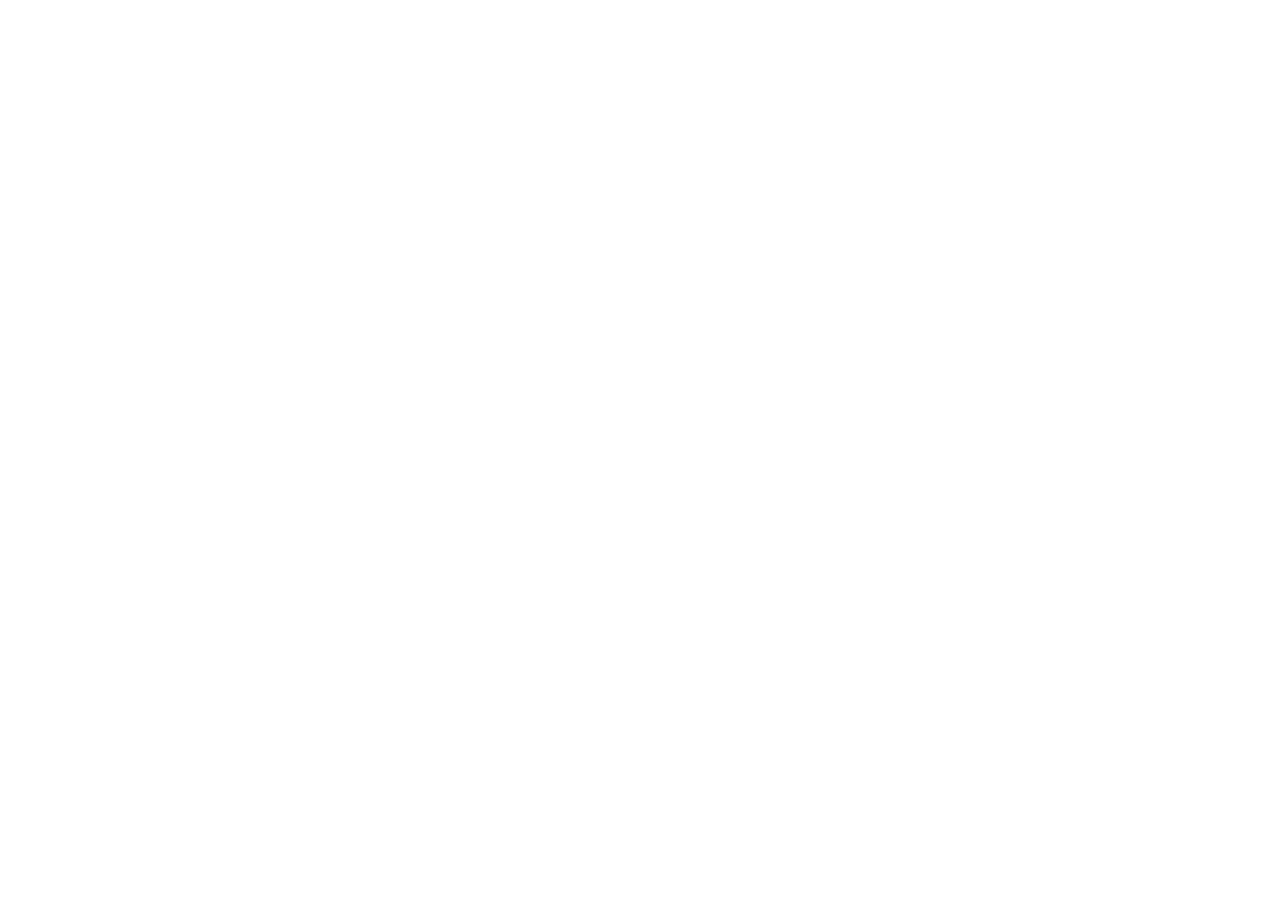
==== index.html @ ef61d07f "Init : création du dépôt, arborescence des fichiers et structure HTML de base" ====
<!DOCTYPE html>
<html lang="fr">
<head>
 <meta charset="UTF-8">
 <meta name="viewport" content="width=device-width, initial-scale=1.0">
 <title>AfriTalent — Accueil</title>
 <!-- Bootstrap 5 via CDN : feuille de style -->
 <link
href="https://cdn.jsdelivr.net/npm/bootstrap@5.3.0/dist/css/bootstrap.min.css"
rel="stylesheet">
 <!-- Votre feuille de style personnelle -->
 <link rel="stylesheet" href="css/style.css">
</head>
<body>
 <!-- Le contenu de la page sera ajoute ici -->
 <!-- Bootstrap 5 via CDN : script JavaScript -->
 <script
src="https://cdn.jsdelivr.net/npm/bootstrap@5.3.0/dist/js/bootstrap.bundle.min.js"
></script>
 <!-- Votre script JavaScript -->
 <script src="js/main.js"></script>
 </body>
</html>
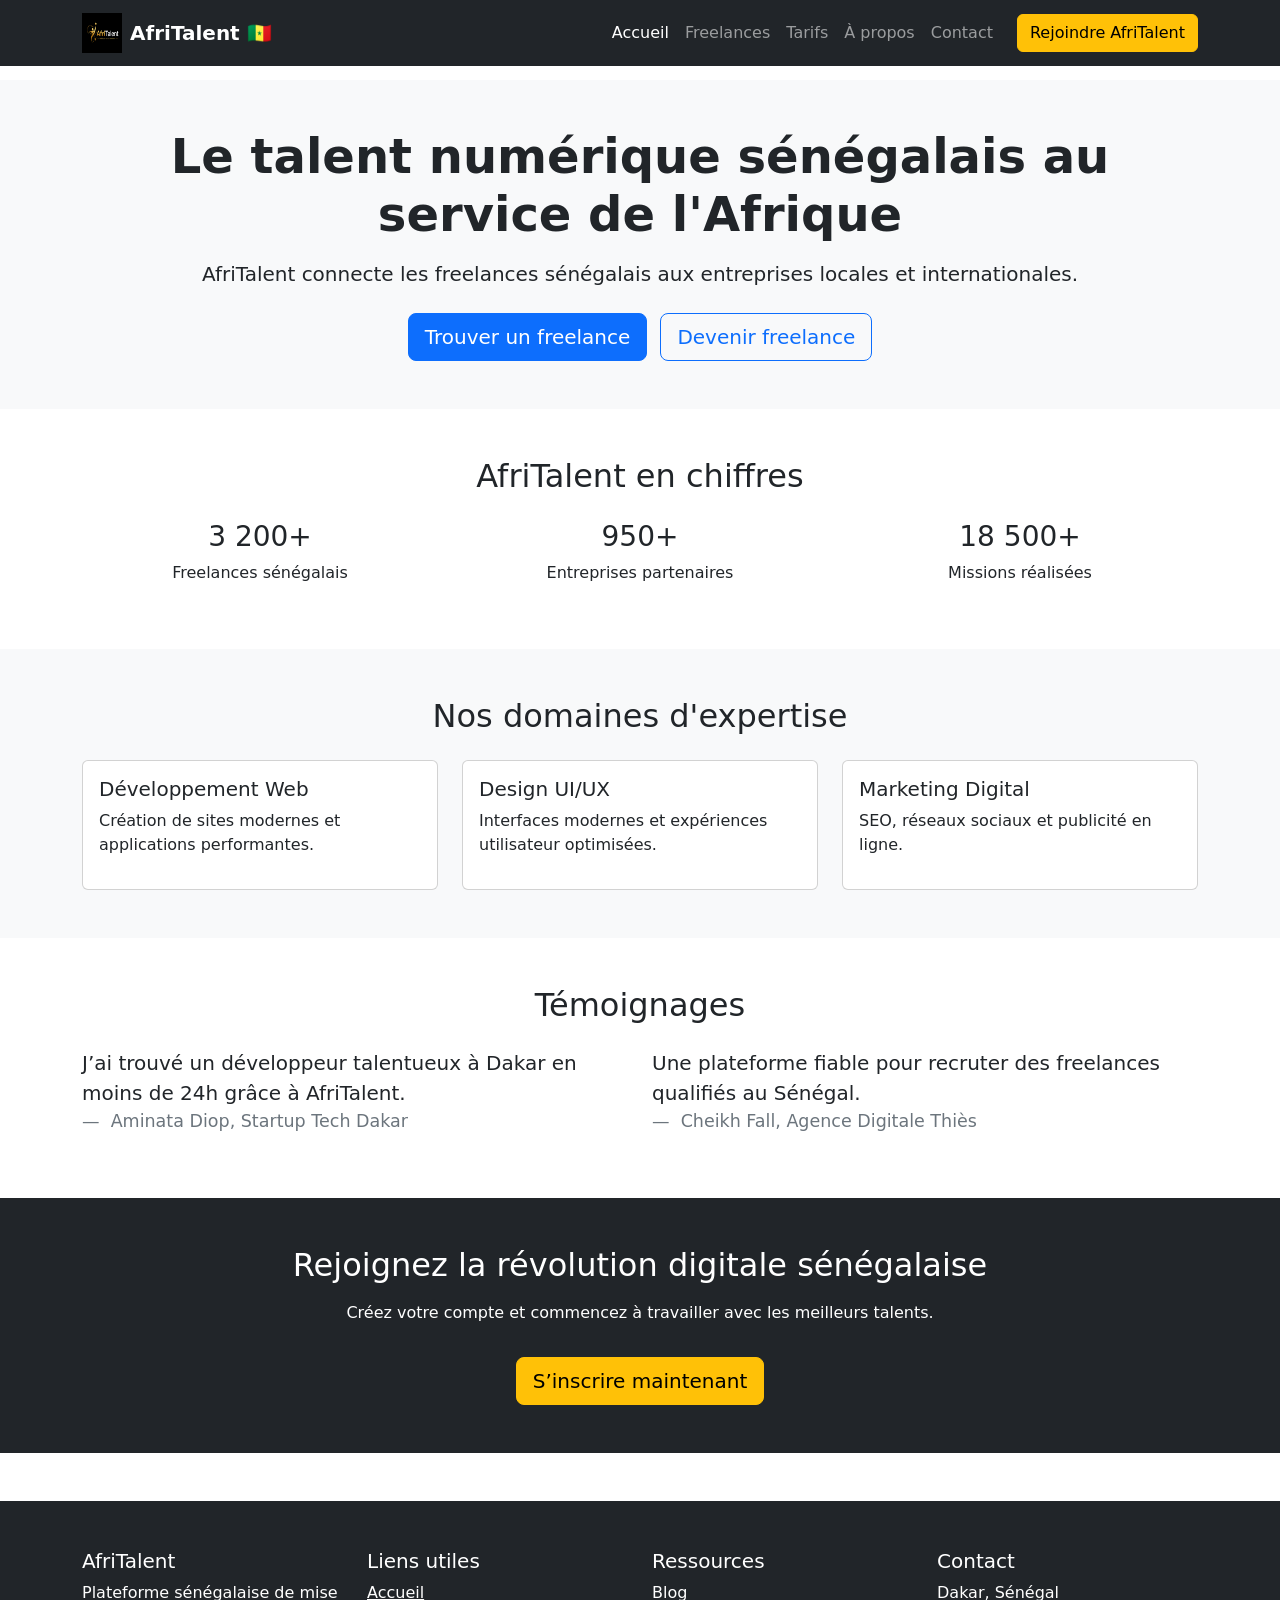
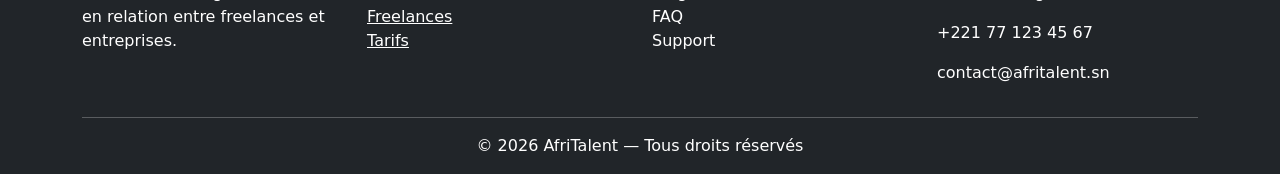
==== commit 57ef5514: "HTML : structure complète des 5 pages avec sections et contenu texte" ====
--- a/index.html
+++ b/index.html
@@ -1,23 +1,272 @@
 <!DOCTYPE html>
 <html lang="fr">
+
 <head>
- <meta charset="UTF-8">
- <meta name="viewport" content="width=device-width, initial-scale=1.0">
- <title>AfriTalent — Accueil</title>
- <!-- Bootstrap 5 via CDN : feuille de style -->
- <link
-href="https://cdn.jsdelivr.net/npm/bootstrap@5.3.0/dist/css/bootstrap.min.css"
-rel="stylesheet">
- <!-- Votre feuille de style personnelle -->
- <link rel="stylesheet" href="css/style.css">
+    <meta charset="UTF-8">
+    <meta name="viewport" content="width=device-width, initial-scale=1.0">
+    <title>AfriTalent — Accueil</title>
+
+    <!-- Bootstrap -->
+    <link href="https://cdn.jsdelivr.net/npm/bootstrap@5.3.0/dist/css/bootstrap.min.css" rel="stylesheet">
+
+    <!-- Bootstrap Icons -->
+    <link href="https://cdn.jsdelivr.net/npm/bootstrap-icons/font/bootstrap-icons.css" rel="stylesheet">
 </head>
+
 <body>
- <!-- Le contenu de la page sera ajoute ici -->
- <!-- Bootstrap 5 via CDN : script JavaScript -->
- <script
-src="https://cdn.jsdelivr.net/npm/bootstrap@5.3.0/dist/js/bootstrap.bundle.min.js"
-></script>
- <!-- Votre script JavaScript -->
- <script src="js/main.js"></script>
- </body>
-</html>
+
+    <!-- ================= NAVBAR COMMUNE ================= -->
+    <nav class="navbar navbar-expand-lg navbar-dark bg-dark fixed-top">
+        <div class="container">
+
+            <!-- LOGO -->
+            <a class="navbar-brand d-flex align-items-center" href="index.html">
+                <img src="images/AfriTalent.jpg.png" alt="Logo AfriTalent"
+                    width="40" height="40" class="me-2">
+                <span class="fw-bold">AfriTalent 🇸🇳</span>
+            </a>
+
+            <!-- bouton mobile -->
+            <button class="navbar-toggler" type="button" data-bs-toggle="collapse"
+                data-bs-target="#navMenu" aria-controls="navMenu"
+                aria-expanded="false" aria-label="Menu de navigation">
+                <span class="navbar-toggler-icon"></span>
+            </button>
+
+            <!-- menu -->
+            <div class="collapse navbar-collapse" id="navMenu">
+
+                <ul class="navbar-nav ms-auto">
+
+                    <li class="nav-item">
+                        <a class="nav-link active" href="index.html">Accueil</a>
+                    </li>
+
+                    <li class="nav-item">
+                        <a class="nav-link" href="freelances.html">Freelances</a>
+                    </li>
+
+                    <li class="nav-item">
+                        <a class="nav-link" href="tarifs.html">Tarifs</a>
+                    </li>
+
+                    <li class="nav-item">
+                        <a class="nav-link" href="about.html">À propos</a>
+                    </li>
+
+                    <li class="nav-item">
+                        <a class="nav-link" href="contact.html">Contact</a>
+                    </li>
+
+                </ul>
+
+                <a href="freelances.html" class="btn btn-warning ms-lg-3">
+                    Rejoindre AfriTalent
+                </a>
+
+            </div>
+        </div>
+    </nav>
+
+    <!-- espace navbar fixed -->
+    <div style="margin-top:80px;"></div>
+
+    <!-- ================= MAIN ================= -->
+    <main>
+
+        <!-- HERO -->
+        <section class="py-5 bg-light text-center">
+            <div class="container">
+
+                <h1 class="display-5 fw-bold">
+                    Le talent numérique sénégalais au service de l'Afrique
+                </h1>
+
+                <p class="lead mt-3">
+                    AfriTalent connecte les freelances sénégalais aux entreprises locales et internationales.
+                </p>
+
+                <div class="mt-4">
+                    <a href="freelances.html" class="btn btn-primary btn-lg me-2">
+                        Trouver un freelance
+                    </a>
+
+                    <a href="contact.html" class="btn btn-outline-primary btn-lg">
+                        Devenir freelance
+                    </a>
+                </div>
+
+            </div>
+        </section>
+
+        <!-- STATISTIQUES -->
+        <section class="py-5">
+            <div class="container text-center">
+
+                <h2 class="mb-4">AfriTalent en chiffres</h2>
+
+                <div class="row">
+
+                    <div class="col-md-4">
+                        <h3>3 200+</h3>
+                        <p>Freelances sénégalais</p>
+                    </div>
+
+                    <div class="col-md-4">
+                        <h3>950+</h3>
+                        <p>Entreprises partenaires</p>
+                    </div>
+
+                    <div class="col-md-4">
+                        <h3>18 500+</h3>
+                        <p>Missions réalisées</p>
+                    </div>
+
+                </div>
+
+            </div>
+        </section>
+
+        <!-- SERVICES -->
+        <section class="py-5 bg-light">
+            <div class="container">
+
+                <h2 class="text-center mb-4">Nos domaines d'expertise</h2>
+
+                <div class="row g-4">
+
+                    <div class="col-md-4">
+                        <div class="card p-3 h-100">
+                            <h5>Développement Web</h5>
+                            <p>Création de sites modernes et applications performantes.</p>
+                        </div>
+                    </div>
+
+                    <div class="col-md-4">
+                        <div class="card p-3 h-100">
+                            <h5>Design UI/UX</h5>
+                            <p>Interfaces modernes et expériences utilisateur optimisées.</p>
+                        </div>
+                    </div>
+
+                    <div class="col-md-4">
+                        <div class="card p-3 h-100">
+                            <h5>Marketing Digital</h5>
+                            <p>SEO, réseaux sociaux et publicité en ligne.</p>
+                        </div>
+                    </div>
+
+                </div>
+
+            </div>
+        </section>
+
+        <!-- TEMOIGNAGES -->
+        <section class="py-5">
+            <div class="container">
+
+                <h2 class="text-center mb-4">Témoignages</h2>
+
+                <div class="row">
+
+                    <div class="col-md-6">
+                        <blockquote class="blockquote">
+                            <p>
+                                J’ai trouvé un développeur talentueux à Dakar en moins de 24h grâce à AfriTalent.
+                            </p>
+                            <footer class="blockquote-footer">
+                                Aminata Diop, Startup Tech Dakar
+                            </footer>
+                        </blockquote>
+                    </div>
+
+                    <div class="col-md-6">
+                        <blockquote class="blockquote">
+                            <p>
+                                Une plateforme fiable pour recruter des freelances qualifiés au Sénégal.
+                            </p>
+                            <footer class="blockquote-footer">
+                                Cheikh Fall, Agence Digitale Thiès
+                            </footer>
+                        </blockquote>
+                    </div>
+
+                </div>
+
+            </div>
+        </section>
+
+        <!-- CTA -->
+        <section class="py-5 bg-dark text-white text-center">
+            <div class="container">
+
+                <h2>Rejoignez la révolution digitale sénégalaise</h2>
+
+                <p class="mt-3">
+                    Créez votre compte et commencez à travailler avec les meilleurs talents.
+                </p>
+
+                <a href="contact.html" class="btn btn-warning btn-lg mt-3">
+                    S’inscrire maintenant
+                </a>
+
+            </div>
+        </section>
+
+    </main>
+
+    <!-- ================= FOOTER ================= -->
+    <footer class="bg-dark text-white mt-5 pt-5 pb-3">
+
+        <div class="container">
+
+            <div class="row">
+
+                <div class="col-md-3">
+                    <h5>AfriTalent</h5>
+                    <p>Plateforme sénégalaise de mise en relation entre freelances et entreprises.</p>
+                </div>
+
+                <div class="col-md-3">
+                    <h5>Liens utiles</h5>
+                    <ul class="list-unstyled">
+                        <li><a href="index.html" class="text-white">Accueil</a></li>
+                        <li><a href="freelances.html" class="text-white">Freelances</a></li>
+                        <li><a href="tarifs.html" class="text-white">Tarifs</a></li>
+                    </ul>
+                </div>
+
+                <div class="col-md-3">
+                    <h5>Ressources</h5>
+                    <ul class="list-unstyled">
+                        <li>Blog</li>
+                        <li>FAQ</li>
+                        <li>Support</li>
+                    </ul>
+                </div>
+
+                <div class="col-md-3">
+                    <h5>Contact</h5>
+                    <p>Dakar, Sénégal</p>
+                    <p>+221 77 123 45 67</p>
+                    <p>contact@afritalent.sn</p>
+                </div>
+
+            </div>
+
+            <hr>
+
+            <p class="text-center mb-0">
+                © 2026 AfriTalent — Tous droits réservés
+            </p>
+
+        </div>
+
+    </footer>
+
+    <!-- Bootstrap JS -->
+    <script src="https://cdn.jsdelivr.net/npm/bootstrap@5.3.0/dist/js/bootstrap.bundle.min.js"></script>
+
+</body>
+
+</html>
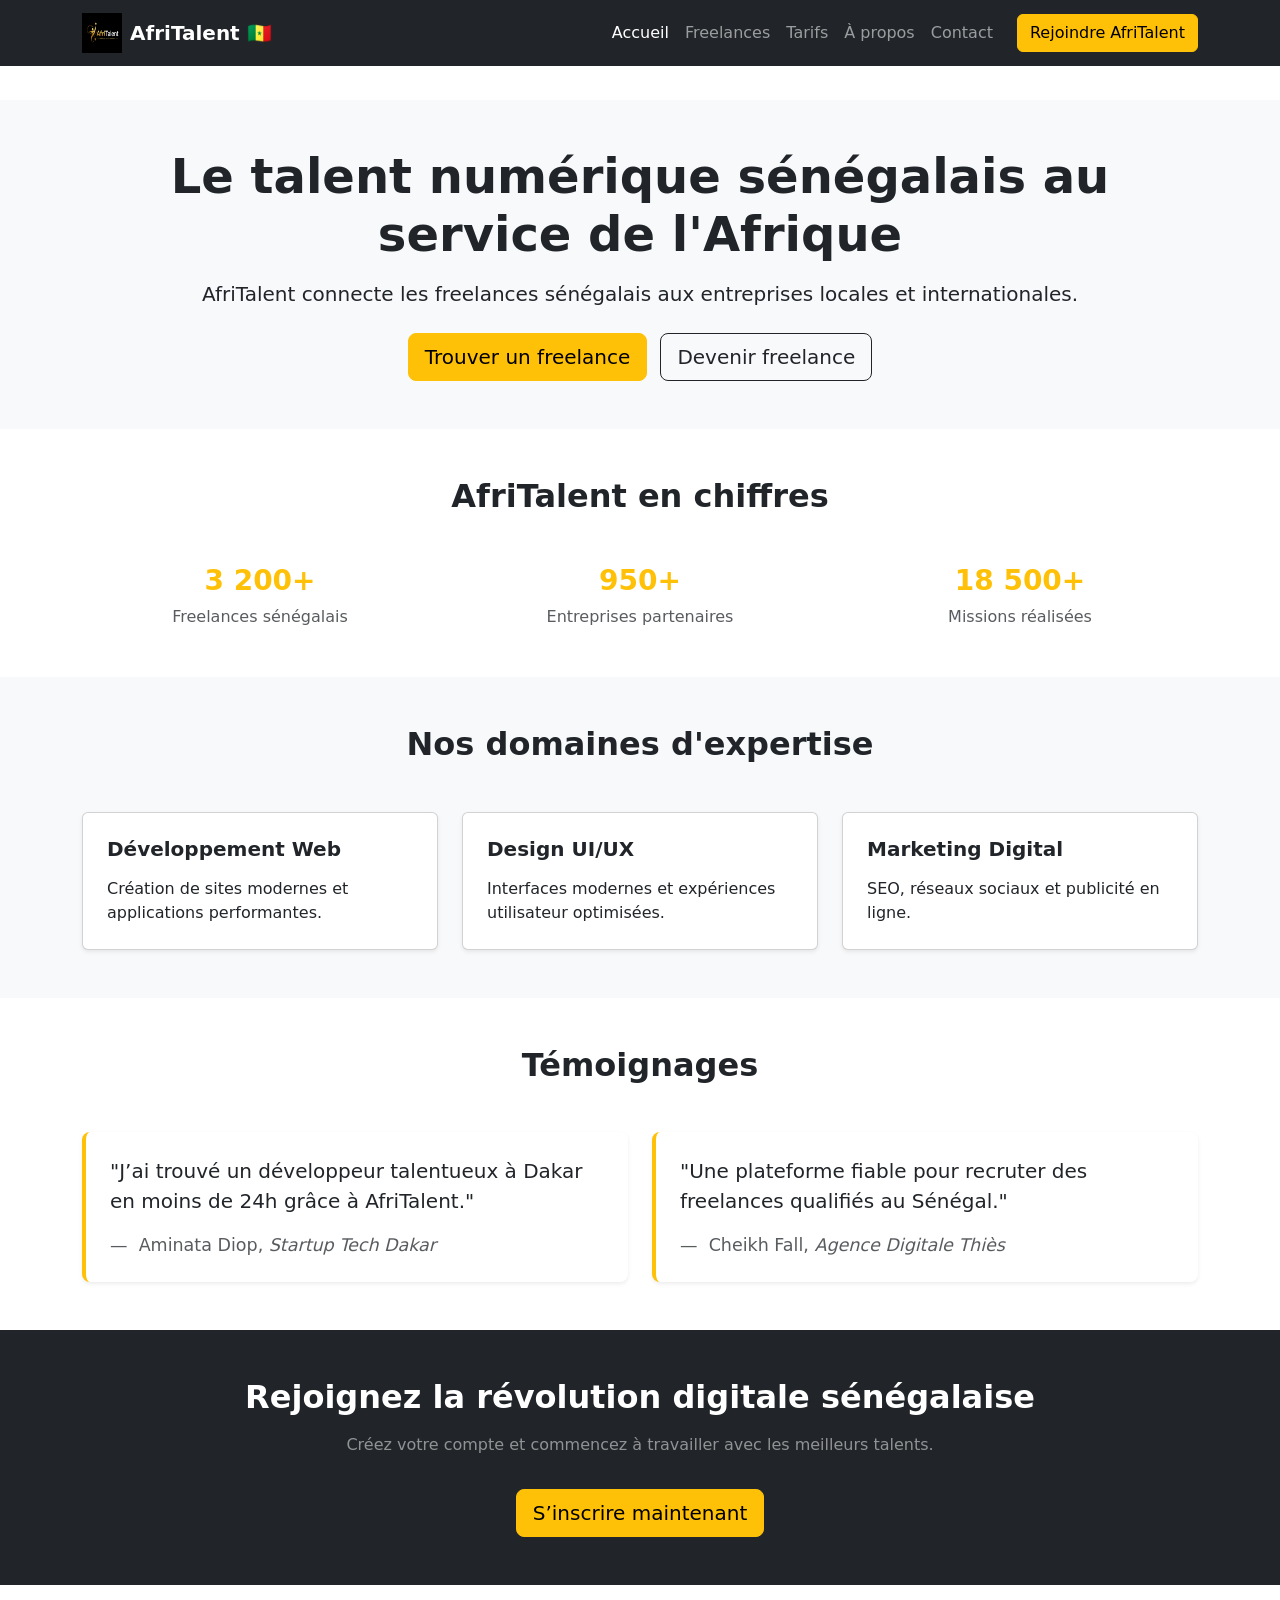
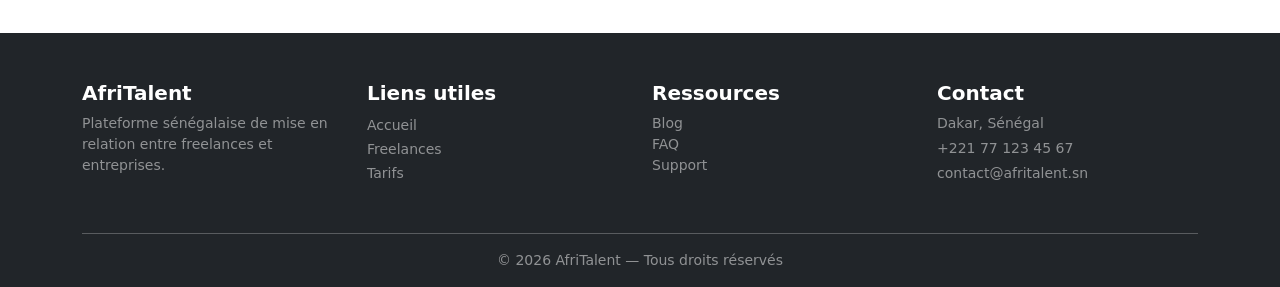
==== commit c9a656ed: "CSS : Bento Grid, sections hero et catégories, effets hover" ====
--- a/index.html
+++ b/index.html
@@ -6,58 +6,50 @@
     <meta name="viewport" content="width=device-width, initial-scale=1.0">
     <title>AfriTalent — Accueil</title>
 
-    <!-- Bootstrap -->
+    <link href="https://fonts.googleapis.com/css2?family=Plus+Jakarta+Sans:wght@400;500;600;700&family=Space+Grotesk:wght@500;600;700;800&display=swap" rel="stylesheet">
+
     <link href="https://cdn.jsdelivr.net/npm/bootstrap@5.3.0/dist/css/bootstrap.min.css" rel="stylesheet">
 
-    <!-- Bootstrap Icons -->
     <link href="https://cdn.jsdelivr.net/npm/bootstrap-icons/font/bootstrap-icons.css" rel="stylesheet">
+    
+    <link rel="stylesheet" href="style.css">
 </head>
 
-<body>
-
-    <!-- ================= NAVBAR COMMUNE ================= -->
+<body class="afri-body">
+
     <nav class="navbar navbar-expand-lg navbar-dark bg-dark fixed-top">
         <div class="container">
 
-            <!-- LOGO -->
             <a class="navbar-brand d-flex align-items-center" href="index.html">
                 <img src="images/AfriTalent.jpg.png" alt="Logo AfriTalent"
                     width="40" height="40" class="me-2">
                 <span class="fw-bold">AfriTalent 🇸🇳</span>
             </a>
 
-            <!-- bouton mobile -->
             <button class="navbar-toggler" type="button" data-bs-toggle="collapse"
                 data-bs-target="#navMenu" aria-controls="navMenu"
                 aria-expanded="false" aria-label="Menu de navigation">
                 <span class="navbar-toggler-icon"></span>
             </button>
 
-            <!-- menu -->
             <div class="collapse navbar-collapse" id="navMenu">
 
                 <ul class="navbar-nav ms-auto">
-
                     <li class="nav-item">
                         <a class="nav-link active" href="index.html">Accueil</a>
                     </li>
-
                     <li class="nav-item">
                         <a class="nav-link" href="freelances.html">Freelances</a>
                     </li>
-
                     <li class="nav-item">
                         <a class="nav-link" href="tarifs.html">Tarifs</a>
                     </li>
-
                     <li class="nav-item">
                         <a class="nav-link" href="about.html">À propos</a>
                     </li>
-
                     <li class="nav-item">
                         <a class="nav-link" href="contact.html">Contact</a>
                     </li>
-
                 </ul>
 
                 <a href="freelances.html" class="btn btn-warning ms-lg-3">
@@ -68,205 +60,165 @@
         </div>
     </nav>
 
-    <!-- espace navbar fixed -->
-    <div style="margin-top:80px;"></div>
-
-    <!-- ================= MAIN ================= -->
+    <div style="margin-top:100px;"></div>
+
     <main>
 
-        <!-- HERO -->
-        <section class="py-5 bg-light text-center">
-            <div class="container">
-
-                <h1 class="display-5 fw-bold">
+        <section class="py-5 bg-light text-center hero-section">
+            <div class="container">
+                <h1 class="display-5 fw-bold hero-title">
                     Le talent numérique sénégalais au service de l'Afrique
                 </h1>
-
                 <p class="lead mt-3">
                     AfriTalent connecte les freelances sénégalais aux entreprises locales et internationales.
                 </p>
-
                 <div class="mt-4">
-                    <a href="freelances.html" class="btn btn-primary btn-lg me-2">
+                    <a href="freelances.html" class="btn btn-warning btn-lg me-2">
                         Trouver un freelance
                     </a>
-
-                    <a href="contact.html" class="btn btn-outline-primary btn-lg">
+                    <a href="contact.html" class="btn btn-outline-dark btn-lg">
                         Devenir freelance
                     </a>
                 </div>
-
-            </div>
-        </section>
-
-        <!-- STATISTIQUES -->
-        <section class="py-5">
+            </div>
+        </section>
+
+        <section class="py-5 stats-section">
             <div class="container text-center">
-
-                <h2 class="mb-4">AfriTalent en chiffres</h2>
-
-                <div class="row">
-
-                    <div class="col-md-4">
-                        <h3>3 200+</h3>
-                        <p>Freelances sénégalais</p>
-                    </div>
-
-                    <div class="col-md-4">
-                        <h3>950+</h3>
-                        <p>Entreprises partenaires</p>
-                    </div>
-
-                    <div class="col-md-4">
-                        <h3>18 500+</h3>
-                        <p>Missions réalisées</p>
-                    </div>
-
-                </div>
-
-            </div>
-        </section>
-
-        <!-- SERVICES -->
-        <section class="py-5 bg-light">
-            <div class="container">
-
-                <h2 class="text-center mb-4">Nos domaines d'expertise</h2>
-
+                <h2 class="mb-5 fw-bold">AfriTalent en chiffres</h2>
                 <div class="row g-4">
-
-                    <div class="col-md-4">
-                        <div class="card p-3 h-100">
-                            <h5>Développement Web</h5>
-                            <p>Création de sites modernes et applications performantes.</p>
-                        </div>
-                    </div>
-
-                    <div class="col-md-4">
-                        <div class="card p-3 h-100">
-                            <h5>Design UI/UX</h5>
-                            <p>Interfaces modernes et expériences utilisateur optimisées.</p>
-                        </div>
-                    </div>
-
-                    <div class="col-md-4">
-                        <div class="card p-3 h-100">
-                            <h5>Marketing Digital</h5>
-                            <p>SEO, réseaux sociaux et publicité en ligne.</p>
-                        </div>
-                    </div>
-
-                </div>
-
-            </div>
-        </section>
-
-        <!-- TEMOIGNAGES -->
-        <section class="py-5">
-            <div class="container">
-
-                <h2 class="text-center mb-4">Témoignages</h2>
-
-                <div class="row">
+                    <div class="col-md-4">
+                        <h3 class="fw-bold text-warning">3 200+</h3>
+                        <p class="text-muted mb-0">Freelances sénégalais</p>
+                    </div>
+                    <div class="col-md-4">
+                        <h3 class="fw-bold text-warning">950+</h3>
+                        <p class="text-muted mb-0">Entreprises partenaires</p>
+                    </div>
+                    <div class="col-md-4">
+                        <h3 class="fw-bold text-warning">18 500+</h3>
+                        <p class="text-muted mb-0">Missions réalisées</p>
+                    </div>
+                </div>
+            </div>
+        </section>
+
+        <section class="py-5 bg-light services-section">
+            <div class="container">
+                <h2 class="text-center mb-5 fw-bold">Nos domaines d'expertise</h2>
+                <div class="row g-4">
+                    <div class="col-md-4">
+                        <div class="card p-4 h-100 shadow-sm">
+                            <h5 class="fw-bold mb-3">Développement Web</h5>
+                            <p class="mb-0">Création de sites modernes et applications performantes.</p>
+                        </div>
+                    </div>
+                    <div class="col-md-4">
+                        <div class="card p-4 h-100 shadow-sm">
+                            <h5 class="fw-bold mb-3">Design UI/UX</h5>
+                            <p class="mb-0">Interfaces modernes et expériences utilisateur optimisées.</p>
+                        </div>
+                    </div>
+                    <div class="col-md-4">
+                        <div class="card p-4 h-100 shadow-sm">
+                            <h5 class="fw-bold mb-3">Marketing Digital</h5>
+                            <p class="mb-0">SEO, réseaux sociaux et publicité en ligne.</p>
+                        </div>
+                    </div>
+                </div>
+            </div>
+        </section>
+
+        <section class="py-5 testimonials-section">
+            <div class="container">
+
+                <h2 class="text-center mb-5 fw-bold">Témoignages</h2>
+
+                <div class="row g-4">
 
                     <div class="col-md-6">
-                        <blockquote class="blockquote">
-                            <p>
-                                J’ai trouvé un développeur talentueux à Dakar en moins de 24h grâce à AfriTalent.
-                            </p>
-                            <footer class="blockquote-footer">
-                                Aminata Diop, Startup Tech Dakar
-                            </footer>
-                        </blockquote>
+                        <div class="p-4 bg-white rounded-3 border-start border-warning border-4 shadow-sm custom-hover-card h-100">
+                            <blockquote class="blockquote mb-0">
+                                <p class="mb-3 text-dark">
+                                    "J’ai trouvé un développeur talentueux à Dakar en moins de 24h grâce à AfriTalent."
+                                </p>
+                                <footer class="blockquote-footer text-muted mt-2">
+                                    Aminata Diop, <cite title="Source">Startup Tech Dakar</cite>
+                                </footer>
+                            </blockquote>
+                        </div>
                     </div>
 
                     <div class="col-md-6">
-                        <blockquote class="blockquote">
-                            <p>
-                                Une plateforme fiable pour recruter des freelances qualifiés au Sénégal.
-                            </p>
-                            <footer class="blockquote-footer">
-                                Cheikh Fall, Agence Digitale Thiès
-                            </footer>
-                        </blockquote>
-                    </div>
-
-                </div>
-
-            </div>
-        </section>
-
-        <!-- CTA -->
-        <section class="py-5 bg-dark text-white text-center">
-            <div class="container">
-
-                <h2>Rejoignez la révolution digitale sénégalaise</h2>
-
-                <p class="mt-3">
+                        <div class="p-4 bg-white rounded-3 border-start border-warning border-4 shadow-sm custom-hover-card h-100">
+                            <blockquote class="blockquote mb-0">
+                                <p class="mb-3 text-dark">
+                                    "Une plateforme fiable pour recruter des freelances qualifiés au Sénégal."
+                                </p>
+                                <footer class="blockquote-footer text-muted mt-2">
+                                    Cheikh Fall, <cite title="Source">Agence Digitale Thiès</cite>
+                                </footer>
+                            </blockquote>
+                        </div>
+                    </div>
+
+                </div>
+
+            </div>
+        </section>
+
+        <section class="py-5 bg-dark text-white text-center cta-section">
+            <div class="container">
+                <h2 class="fw-bold">Rejoignez la révolution digitale sénégalaise</h2>
+                <p class="mt-3 text-white-50">
                     Créez votre compte et commencez à travailler avec les meilleurs talents.
                 </p>
-
                 <a href="contact.html" class="btn btn-warning btn-lg mt-3">
                     S’inscrire maintenant
                 </a>
-
             </div>
         </section>
 
     </main>
 
-    <!-- ================= FOOTER ================= -->
     <footer class="bg-dark text-white mt-5 pt-5 pb-3">
-
         <div class="container">
-
             <div class="row">
-
-                <div class="col-md-3">
-                    <h5>AfriTalent</h5>
-                    <p>Plateforme sénégalaise de mise en relation entre freelances et entreprises.</p>
-                </div>
-
-                <div class="col-md-3">
-                    <h5>Liens utiles</h5>
+                <div class="col-md-3 mb-3">
+                    <h5 class="fw-bold text-white">AfriTalent</h5>
+                    <p class="text-white-50 small">Plateforme sénégalaise de mise en relation entre freelances et entreprises.</p>
+                </div>
+                <div class="col-md-3 mb-3">
+                    <h5 class="fw-bold">Liens utiles</h5>
                     <ul class="list-unstyled">
-                        <li><a href="index.html" class="text-white">Accueil</a></li>
-                        <li><a href="freelances.html" class="text-white">Freelances</a></li>
-                        <li><a href="tarifs.html" class="text-white">Tarifs</a></li>
+                        <li><a href="index.html" class="text-white-50 text-decoration-none small">Accueil</a></li>
+                        <li><a href="freelances.html" class="text-white-50 text-decoration-none small">Freelances</a></li>
+                        <li><a href="tarifs.html" class="text-white-50 text-decoration-none small">Tarifs</a></li>
                     </ul>
                 </div>
-
-                <div class="col-md-3">
-                    <h5>Ressources</h5>
-                    <ul class="list-unstyled">
+                <div class="col-md-3 mb-3">
+                    <h5 class="fw-bold">Ressources</h5>
+                    <ul class="list-unstyled text-white-50 small">
                         <li>Blog</li>
                         <li>FAQ</li>
                         <li>Support</li>
                     </ul>
                 </div>
-
-                <div class="col-md-3">
-                    <h5>Contact</h5>
-                    <p>Dakar, Sénégal</p>
-                    <p>+221 77 123 45 67</p>
-                    <p>contact@afritalent.sn</p>
-                </div>
-
-            </div>
-
-            <hr>
-
-            <p class="text-center mb-0">
+                <div class="col-md-3 mb-3">
+                    <h5 class="fw-bold">Contact</h5>
+                    <p class="text-white-50 small mb-1">Dakar, Sénégal</p>
+                    <p class="text-white-50 small mb-1">+221 77 123 45 67</p>
+                    <p class="text-white-50 small">contact@afritalent.sn</p>
+                </div>
+            </div>
+            <hr class="bg-secondary">
+            <p class="text-center mb-0 text-white-50 small">
                 © 2026 AfriTalent — Tous droits réservés
             </p>
-
         </div>
-
     </footer>
 
-    <!-- Bootstrap JS -->
     <script src="https://cdn.jsdelivr.net/npm/bootstrap@5.3.0/dist/js/bootstrap.bundle.min.js"></script>
 
 </body>
-
 </html>
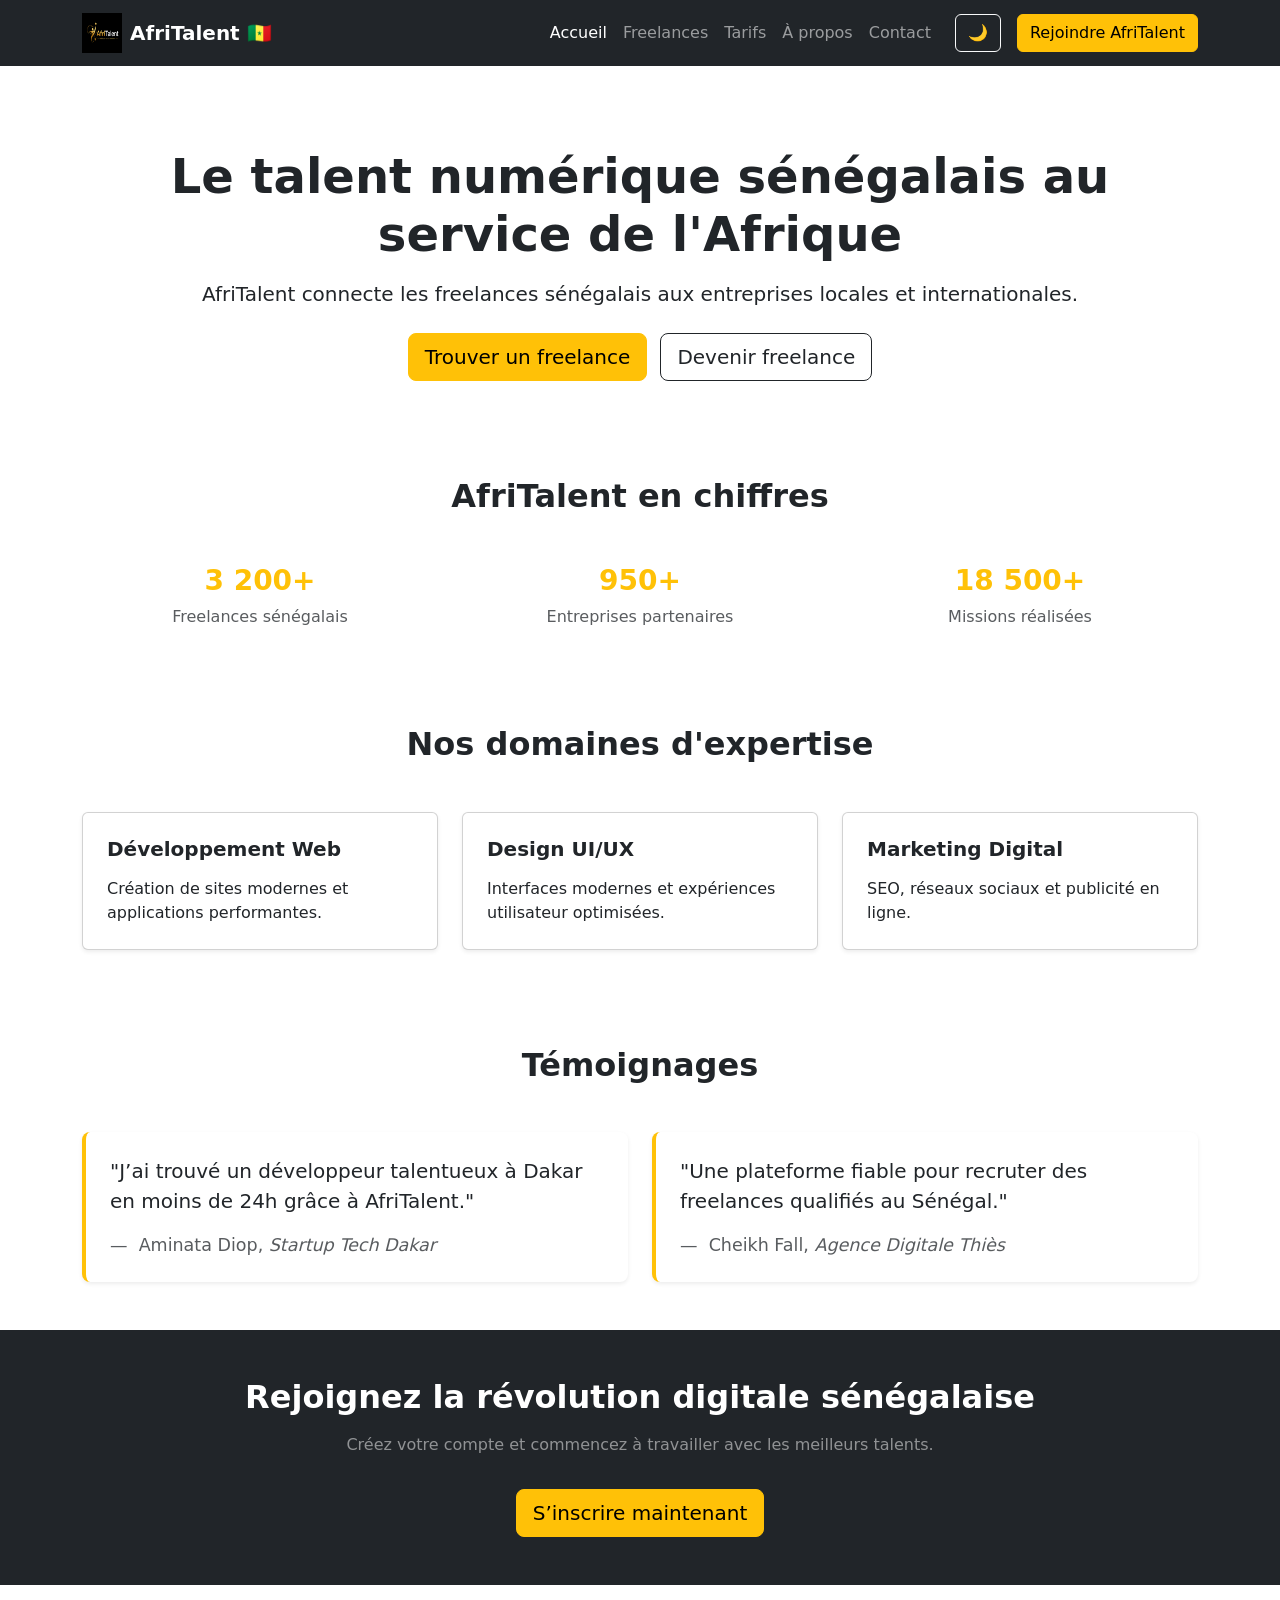
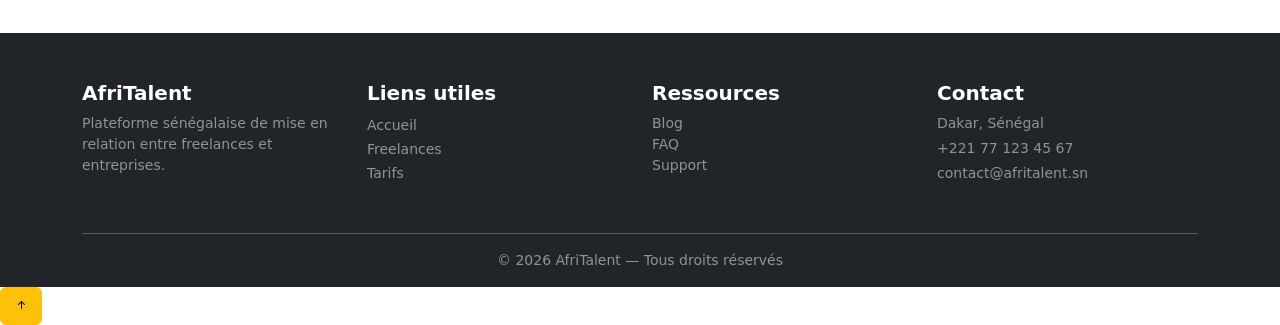
==== commit 5abc6ade: "JS : dark mode avec localStorage, navbar dynamique au scroll" ====
--- a/index.html
+++ b/index.html
@@ -13,6 +13,10 @@
     <link href="https://cdn.jsdelivr.net/npm/bootstrap-icons/font/bootstrap-icons.css" rel="stylesheet">
     
     <link rel="stylesheet" href="style.css">
+    <script src="js/main.js"></script>
+    <script src="https://cdn.jsdelivr.net/npm/bootstrap@5.3.0/dist/js/bootstrap.bundle.min.js"></script>
+    
+
 </head>
 
 <body class="afri-body">
@@ -51,6 +55,9 @@
                         <a class="nav-link" href="contact.html">Contact</a>
                     </li>
                 </ul>
+                <button id="themeToggle" class="btn btn-outline-light ms-lg-3">
+                    🌙
+                </button>
 
                 <a href="freelances.html" class="btn btn-warning ms-lg-3">
                     Rejoindre AfriTalent
@@ -64,7 +71,7 @@
 
     <main>
 
-        <section class="py-5 bg-light text-center hero-section">
+        <section class="py-5  text-center hero-section">
             <div class="container">
                 <h1 class="display-5 fw-bold hero-title">
                     Le talent numérique sénégalais au service de l'Afrique
@@ -103,7 +110,7 @@
             </div>
         </section>
 
-        <section class="py-5 bg-light services-section">
+        <section class="py-5  services-section">
             <div class="container">
                 <h2 class="text-center mb-5 fw-bold">Nos domaines d'expertise</h2>
                 <div class="row g-4">
@@ -219,6 +226,8 @@
     </footer>
 
     <script src="https://cdn.jsdelivr.net/npm/bootstrap@5.3.0/dist/js/bootstrap.bundle.min.js"></script>
-
+    <button id="backToTop" class="btn btn-warning" title="Retour en haut">
+      <i class="bi bi-arrow-up-short"></i>
+    </button>
 </body>
 </html>
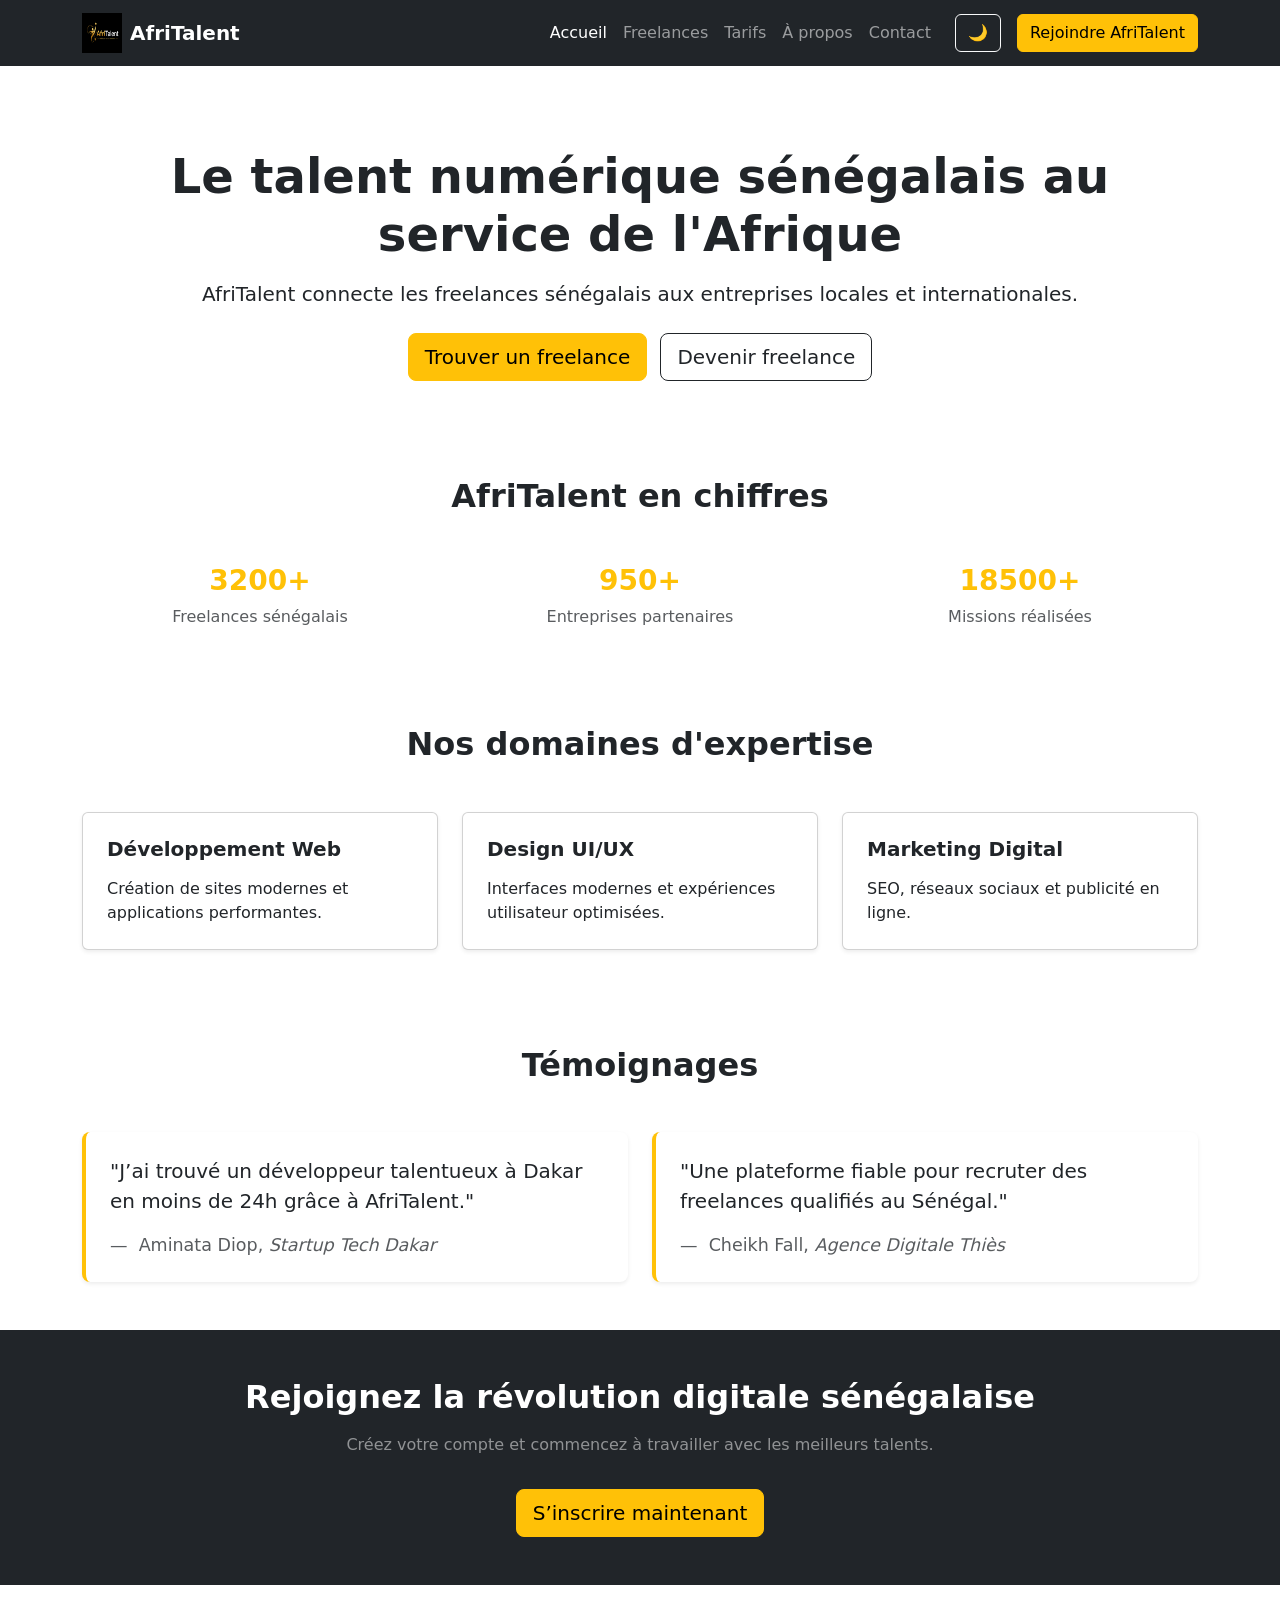
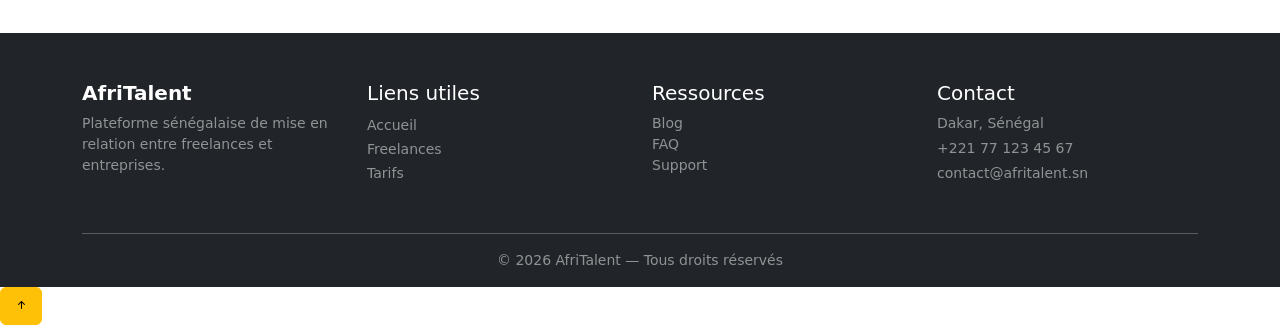
==== commit a8a9cdae: "JS : compteurs animés au scroll et animations fade-in des sections" ====
--- a/index.html
+++ b/index.html
@@ -13,10 +13,9 @@
     <link href="https://cdn.jsdelivr.net/npm/bootstrap-icons/font/bootstrap-icons.css" rel="stylesheet">
     
     <link rel="stylesheet" href="style.css">
-    <script src="js/main.js"></script>
-    <script src="https://cdn.jsdelivr.net/npm/bootstrap@5.3.0/dist/js/bootstrap.bundle.min.js"></script>
+    <script src="js/main.js" defer></script>
     
-
+    <link href="https://unpkg.com/aos@2.3.1/dist/aos.css" rel="stylesheet">
 </head>
 
 <body class="afri-body">
@@ -27,7 +26,7 @@
             <a class="navbar-brand d-flex align-items-center" href="index.html">
                 <img src="images/AfriTalent.jpg.png" alt="Logo AfriTalent"
                     width="40" height="40" class="me-2">
-                <span class="fw-bold">AfriTalent 🇸🇳</span>
+                <span class="fw-bold">AfriTalent</span>
             </a>
 
             <button class="navbar-toggler" type="button" data-bs-toggle="collapse"
@@ -71,7 +70,7 @@
 
     <main>
 
-        <section class="py-5  text-center hero-section">
+        <section class="py-5 text-center hero-section" data-aos="zoom-in">
             <div class="container">
                 <h1 class="display-5 fw-bold hero-title">
                     Le talent numérique sénégalais au service de l'Afrique
@@ -90,43 +89,49 @@
             </div>
         </section>
 
-        <section class="py-5 stats-section">
+        <section class="py-5 stats-section" data-aos="fade-up">
             <div class="container text-center">
                 <h2 class="mb-5 fw-bold">AfriTalent en chiffres</h2>
                 <div class="row g-4">
                     <div class="col-md-4">
-                        <h3 class="fw-bold text-warning">3 200+</h3>
+                        <h3 class="fw-bold text-warning">
+                            <span class="counter" data-target="3200">0</span>+
+                        </h3>
                         <p class="text-muted mb-0">Freelances sénégalais</p>
                     </div>
                     <div class="col-md-4">
-                        <h3 class="fw-bold text-warning">950+</h3>
+                        <h3 class="fw-bold text-warning">
+                            <span class="counter" data-target="950">0</span>+
+                        </h3>
                         <p class="text-muted mb-0">Entreprises partenaires</p>
                     </div>
                     <div class="col-md-4">
-                        <h3 class="fw-bold text-warning">18 500+</h3>
+                        <h3 class="fw-bold text-warning">
+                            <span class="counter" data-target="18500">0</span>+
+                        </h3>
                         <p class="text-muted mb-0">Missions réalisées</p>
                     </div>
                 </div>
             </div>
         </section>
 
-        <section class="py-5  services-section">
-            <div class="container">
-                <h2 class="text-center mb-5 fw-bold">Nos domaines d'expertise</h2>
+        <section class="py-5 services-section">
+            <div class="container">
+                <h2 class="text-center mb-5 fw-bold" data-aos="fade-up">Nos domaines d'expertise</h2>
                 <div class="row g-4">
-                    <div class="col-md-4">
+                    <div class="col-md-4" data-aos="fade-up" data-aos-delay="0">
                         <div class="card p-4 h-100 shadow-sm">
                             <h5 class="fw-bold mb-3">Développement Web</h5>
                             <p class="mb-0">Création de sites modernes et applications performantes.</p>
                         </div>
                     </div>
-                    <div class="col-md-4">
+                    <div class="col-md-4" data-aos="fade-up" data-aos-delay="150">
                         <div class="card p-4 h-100 shadow-sm">
                             <h5 class="fw-bold mb-3">Design UI/UX</h5>
                             <p class="mb-0">Interfaces modernes et expériences utilisateur optimisées.</p>
                         </div>
                     </div>
-                    <div class="col-md-4">
+                    <div class="col-md-4" data-aos="fade-up" data-aos-delay="300">
                         <div class="card p-4 h-100 shadow-sm">
                             <h5 class="fw-bold mb-3">Marketing Digital</h5>
                             <p class="mb-0">SEO, réseaux sociaux et publicité en ligne.</p>
@@ -136,14 +141,14 @@
             </div>
         </section>
 
-        <section class="py-5 testimonials-section">
-            <div class="container">
-
-                <h2 class="text-center mb-5 fw-bold">Témoignages</h2>
+        <section class="py-5 testimonials-section" style="overflow: hidden;">
+            <div class="container">
+
+                <h2 class="text-center mb-5 fw-bold" data-aos="fade-up">Témoignages</h2>
 
                 <div class="row g-4">
 
-                    <div class="col-md-6">
+                    <div class="col-md-6" data-aos="fade-right">
                         <div class="p-4 bg-white rounded-3 border-start border-warning border-4 shadow-sm custom-hover-card h-100">
                             <blockquote class="blockquote mb-0">
                                 <p class="mb-3 text-dark">
@@ -156,7 +161,7 @@
                         </div>
                     </div>
 
-                    <div class="col-md-6">
+                    <div class="col-md-6" data-aos="fade-left">
                         <div class="p-4 bg-white rounded-3 border-start border-warning border-4 shadow-sm custom-hover-card h-100">
                             <blockquote class="blockquote mb-0">
                                 <p class="mb-3 text-dark">
@@ -174,7 +179,7 @@
             </div>
         </section>
 
-        <section class="py-5 bg-dark text-white text-center cta-section">
+        <section class="py-5 bg-dark text-white text-center cta-section" data-aos="zoom-in-up">
             <div class="container">
                 <h2 class="fw-bold">Rejoignez la révolution digitale sénégalaise</h2>
                 <p class="mt-3 text-white-50">
@@ -196,7 +201,7 @@
                     <p class="text-white-50 small">Plateforme sénégalaise de mise en relation entre freelances et entreprises.</p>
                 </div>
                 <div class="col-md-3 mb-3">
-                    <h5 class="fw-bold">Liens utiles</h5>
+                    <h5>Liens utiles</h5>
                     <ul class="list-unstyled">
                         <li><a href="index.html" class="text-white-50 text-decoration-none small">Accueil</a></li>
                         <li><a href="freelances.html" class="text-white-50 text-decoration-none small">Freelances</a></li>
@@ -204,7 +209,7 @@
                     </ul>
                 </div>
                 <div class="col-md-3 mb-3">
-                    <h5 class="fw-bold">Ressources</h5>
+                    <h5>Ressources</h5>
                     <ul class="list-unstyled text-white-50 small">
                         <li>Blog</li>
                         <li>FAQ</li>
@@ -212,7 +217,7 @@
                     </ul>
                 </div>
                 <div class="col-md-3 mb-3">
-                    <h5 class="fw-bold">Contact</h5>
+                    <h5>Contact</h5>
                     <p class="text-white-50 small mb-1">Dakar, Sénégal</p>
                     <p class="text-white-50 small mb-1">+221 77 123 45 67</p>
                     <p class="text-white-50 small">contact@afritalent.sn</p>
@@ -226,6 +231,16 @@
     </footer>
 
     <script src="https://cdn.jsdelivr.net/npm/bootstrap@5.3.0/dist/js/bootstrap.bundle.min.js"></script>
+    
+    <script src="https://unpkg.com/aos@2.3.1/dist/aos.js"></script>
+    <script>
+        AOS.init({
+            duration: 800, // Durée globale des animations (0.8s)
+            once: true,     // L'effet ne se joue qu'une fois au premier scroll
+            offset: 100    // Déclenche l'effet 100px avant que l'élément n'apparaisse complètement
+        });
+    </script>
+
     <button id="backToTop" class="btn btn-warning" title="Retour en haut">
       <i class="bi bi-arrow-up-short"></i>
     </button>
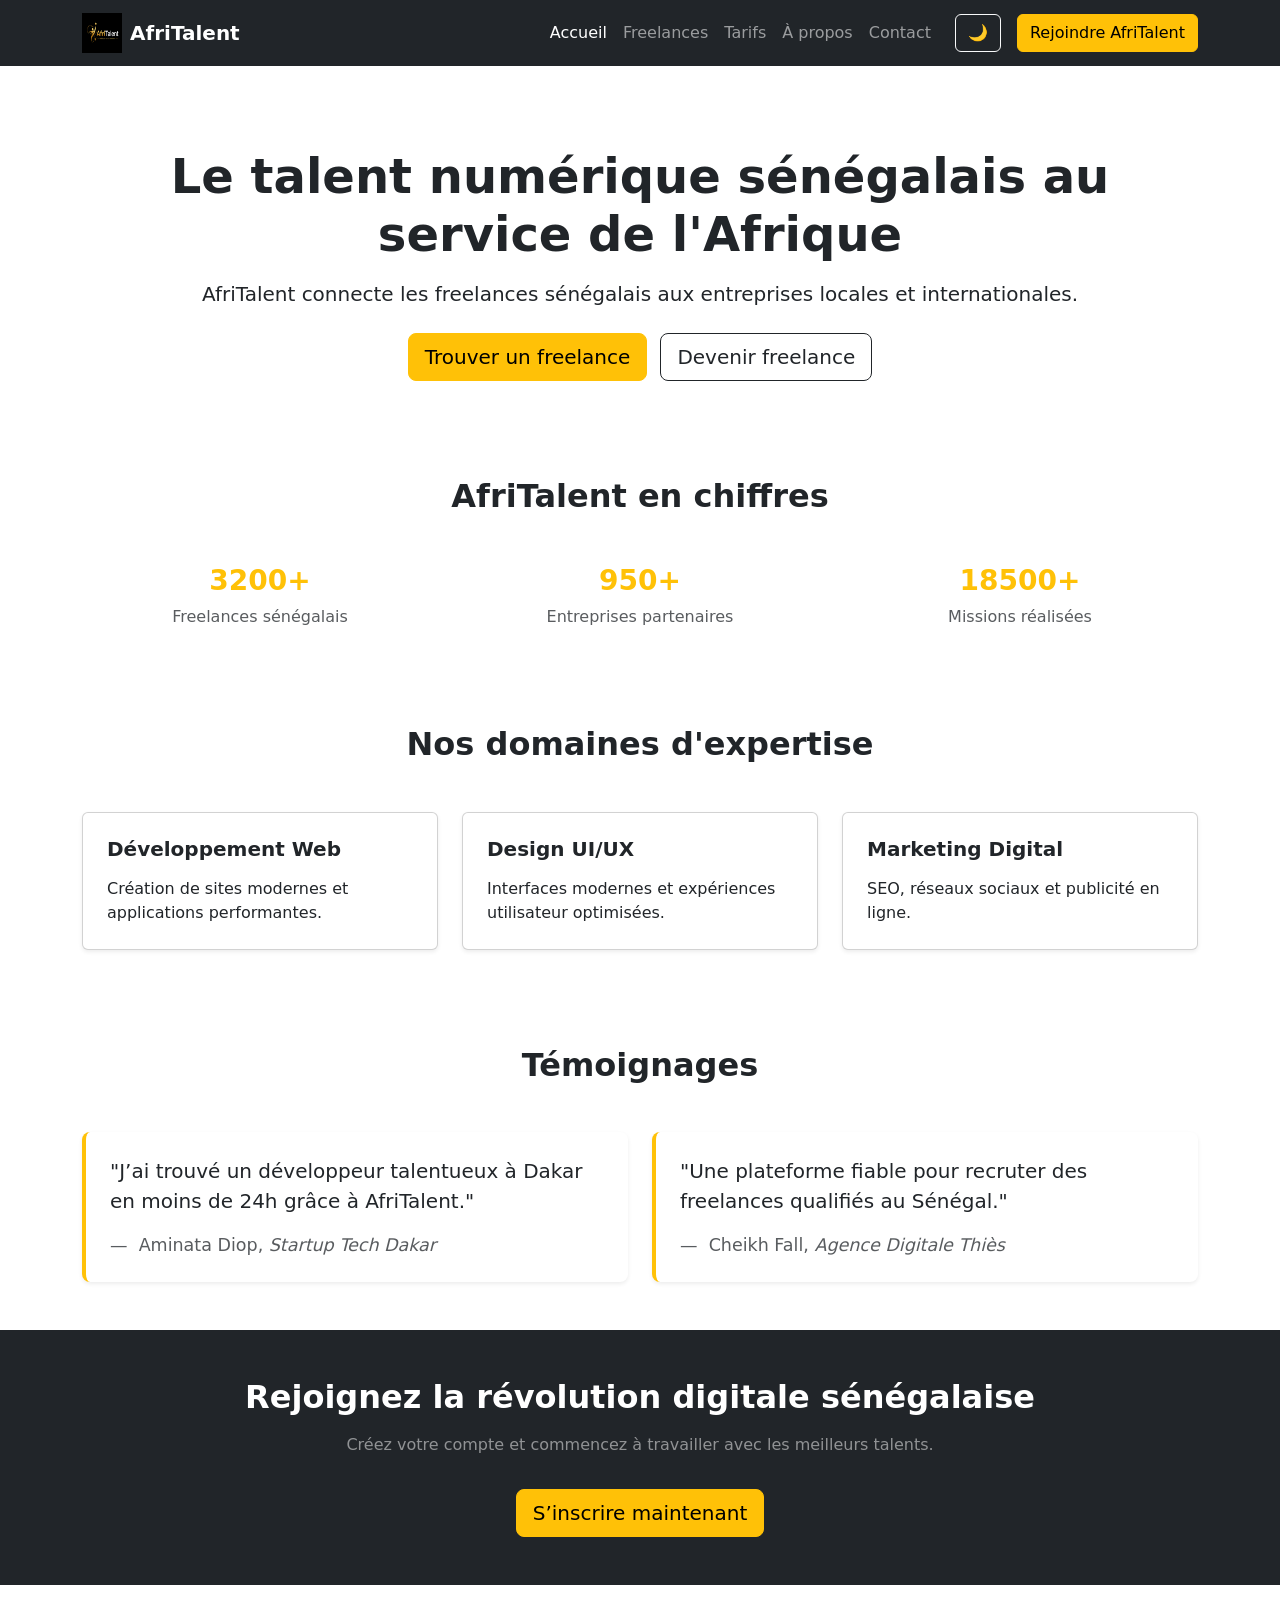
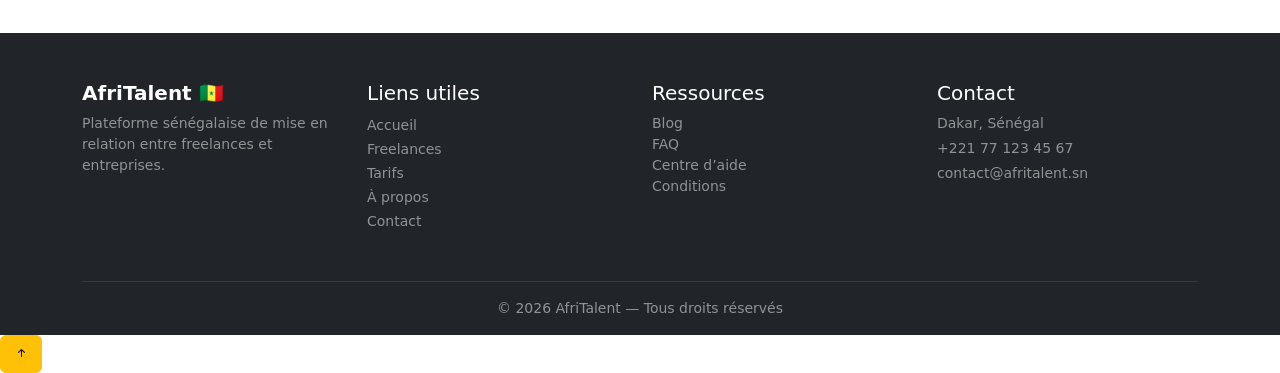
==== commit 59150167: "Finalisation : corrections responsive, optimisation du code et commentaires" ====
--- a/index.html
+++ b/index.html
@@ -6,40 +6,47 @@
     <meta name="viewport" content="width=device-width, initial-scale=1.0">
     <title>AfriTalent — Accueil</title>
 
+    <!-- Polices Google Fonts (Plus Jakarta Sans & Space Grotesk) -->
     <link href="https://fonts.googleapis.com/css2?family=Plus+Jakarta+Sans:wght@400;500;600;700&family=Space+Grotesk:wght@500;600;700;800&display=swap" rel="stylesheet">
 
+    <!-- Framework CSS Bootstrap 5 -->
     <link href="https://cdn.jsdelivr.net/npm/bootstrap@5.3.0/dist/css/bootstrap.min.css" rel="stylesheet">
-
+    <!-- Bibliothèque Bootstrap Icons -->
     <link href="https://cdn.jsdelivr.net/npm/bootstrap-icons/font/bootstrap-icons.css" rel="stylesheet">
     
+    <!-- Feuille de styles personnalisée -->
     <link rel="stylesheet" href="style.css">
+    <!-- Script principal (Thème, compteurs, etc.) -->
     <script src="js/main.js" defer></script>
     
+    <!-- CSS de la bibliothèque d'animations AOS -->
     <link href="https://unpkg.com/aos@2.3.1/dist/aos.css" rel="stylesheet">
 </head>
 
 <body class="afri-body">
 
+    <!-- =========================================================
+         SECTION : EN-TÊTE DE NAVIGATION (NAVBAR)
+         ========================================================= -->
     <nav class="navbar navbar-expand-lg navbar-dark bg-dark fixed-top">
         <div class="container">
 
+            <!-- Logo et Identité -->
             <a class="navbar-brand d-flex align-items-center" href="index.html">
-                <img src="images/AfriTalent.jpg.png" alt="Logo AfriTalent"
-                    width="40" height="40" class="me-2">
+                <img src="images/AfriTalent.jpg.png" alt="Logo officiel AfriTalent" width="40" height="40" class="me-2">
                 <span class="fw-bold">AfriTalent</span>
             </a>
 
-            <button class="navbar-toggler" type="button" data-bs-toggle="collapse"
-                data-bs-target="#navMenu" aria-controls="navMenu"
-                aria-expanded="false" aria-label="Menu de navigation">
+            <!-- Bouton menu burger (Mobile) -->
+            <button class="navbar-toggler" type="button" data-bs-toggle="collapse" data-bs-target="#navMenu" aria-controls="navMenu" aria-expanded="false" aria-label="Ouvrir le menu de navigation">
                 <span class="navbar-toggler-icon"></span>
             </button>
 
+            <!-- Liens de navigation -->
             <div class="collapse navbar-collapse" id="navMenu">
-
                 <ul class="navbar-nav ms-auto">
                     <li class="nav-item">
-                        <a class="nav-link active" href="index.html">Accueil</a>
+                        <a class="nav-link active" href="index.html" aria-current="page">Accueil</a>
                     </li>
                     <li class="nav-item">
                         <a class="nav-link" href="freelances.html">Freelances</a>
@@ -54,22 +61,29 @@
                         <a class="nav-link" href="contact.html">Contact</a>
                     </li>
                 </ul>
-                <button id="themeToggle" class="btn btn-outline-light ms-lg-3">
+                
+                <!-- Bascule Mode Sombre / Clair -->
+                <button id="themeToggle" class="btn btn-outline-light ms-lg-3" aria-label="Changer le mode de couleur">
                     🌙
                 </button>
 
+                <!-- Bouton d'action principal -->
                 <a href="freelances.html" class="btn btn-warning ms-lg-3">
                     Rejoindre AfriTalent
                 </a>
-
             </div>
         </div>
     </nav>
 
+    <!-- Espacement compensatoire sous la barre de navigation fixe -->
     <div style="margin-top:100px;"></div>
 
+    <!-- =========================================================
+         SECTION : CONTENU PRINCIPAL DE LA PAGE D'ACCUEIL
+         ========================================================= -->
     <main>
 
+        <!-- ZONE HERO : Accroche principale et boutons d'action -->
         <section class="py-5 text-center hero-section" data-aos="zoom-in">
             <div class="container">
                 <h1 class="display-5 fw-bold hero-title">
@@ -89,6 +103,7 @@
             </div>
         </section>
 
+        <!-- STATISTIQUES : Preuve sociale chiffrée -->
         <section class="py-5 stats-section" data-aos="fade-up">
             <div class="container text-center">
                 <h2 class="mb-5 fw-bold">AfriTalent en chiffres</h2>
@@ -115,22 +130,26 @@
             </div>
         </section>
 
+        <!-- SERVICES : Domaines d'expertise mis en avant -->
         <section class="py-5 services-section">
             <div class="container">
                 <h2 class="text-center mb-5 fw-bold" data-aos="fade-up">Nos domaines d'expertise</h2>
                 <div class="row g-4">
+                    <!-- Service 1 -->
                     <div class="col-md-4" data-aos="fade-up" data-aos-delay="0">
                         <div class="card p-4 h-100 shadow-sm">
                             <h5 class="fw-bold mb-3">Développement Web</h5>
                             <p class="mb-0">Création de sites modernes et applications performantes.</p>
                         </div>
                     </div>
+                    <!-- Service 2 -->
                     <div class="col-md-4" data-aos="fade-up" data-aos-delay="150">
                         <div class="card p-4 h-100 shadow-sm">
                             <h5 class="fw-bold mb-3">Design UI/UX</h5>
                             <p class="mb-0">Interfaces modernes et expériences utilisateur optimisées.</p>
                         </div>
                     </div>
+                    <!-- Service 3 -->
                     <div class="col-md-4" data-aos="fade-up" data-aos-delay="300">
                         <div class="card p-4 h-100 shadow-sm">
                             <h5 class="fw-bold mb-3">Marketing Digital</h5>
@@ -141,13 +160,12 @@
             </div>
         </section>
 
+        <!-- TÉMOIGNAGES : Retours d'expérience clients -->
         <section class="py-5 testimonials-section" style="overflow: hidden;">
             <div class="container">
-
                 <h2 class="text-center mb-5 fw-bold" data-aos="fade-up">Témoignages</h2>
-
                 <div class="row g-4">
-
+                    <!-- Témoignage 1 -->
                     <div class="col-md-6" data-aos="fade-right">
                         <div class="p-4 bg-white rounded-3 border-start border-warning border-4 shadow-sm custom-hover-card h-100">
                             <blockquote class="blockquote mb-0">
@@ -161,6 +179,7 @@
                         </div>
                     </div>
 
+                    <!-- Témoignage 2 -->
                     <div class="col-md-6" data-aos="fade-left">
                         <div class="p-4 bg-white rounded-3 border-start border-warning border-4 shadow-sm custom-hover-card h-100">
                             <blockquote class="blockquote mb-0">
@@ -173,12 +192,11 @@
                             </blockquote>
                         </div>
                     </div>
-
-                </div>
-
-            </div>
-        </section>
-
+                </div>
+            </div>
+        </section>
+
+        <!-- CALL TO ACTION (CTA) : Bannière de fin pour inciter à l'inscription -->
         <section class="py-5 bg-dark text-white text-center cta-section" data-aos="zoom-in-up">
             <div class="container">
                 <h2 class="fw-bold">Rejoignez la révolution digitale sénégalaise</h2>
@@ -193,11 +211,14 @@
 
     </main>
 
+    <!-- =========================================================
+         SECTION : PIED DE PAGE (FOOTER COMMUN)
+         ========================================================= -->
     <footer class="bg-dark text-white mt-5 pt-5 pb-3">
         <div class="container">
             <div class="row">
                 <div class="col-md-3 mb-3">
-                    <h5 class="fw-bold text-white">AfriTalent</h5>
+                    <h5 class="fw-bold text-white">AfriTalent 🇸🇳</h5>
                     <p class="text-white-50 small">Plateforme sénégalaise de mise en relation entre freelances et entreprises.</p>
                 </div>
                 <div class="col-md-3 mb-3">
@@ -206,6 +227,8 @@
                         <li><a href="index.html" class="text-white-50 text-decoration-none small">Accueil</a></li>
                         <li><a href="freelances.html" class="text-white-50 text-decoration-none small">Freelances</a></li>
                         <li><a href="tarifs.html" class="text-white-50 text-decoration-none small">Tarifs</a></li>
+                        <li><a href="about.html" class="text-white-50 text-decoration-none small">À propos</a></li>
+                        <li><a href="contact.html" class="text-white-50 text-decoration-none small">Contact</a></li>
                     </ul>
                 </div>
                 <div class="col-md-3 mb-3">
@@ -213,7 +236,8 @@
                     <ul class="list-unstyled text-white-50 small">
                         <li>Blog</li>
                         <li>FAQ</li>
-                        <li>Support</li>
+                        <li>Centre d’aide</li>
+                        <li>Conditions</li>
                     </ul>
                 </div>
                 <div class="col-md-3 mb-3">
@@ -223,25 +247,28 @@
                     <p class="text-white-50 small">contact@afritalent.sn</p>
                 </div>
             </div>
-            <hr class="bg-secondary">
+            <hr class="border-secondary">
             <p class="text-center mb-0 text-white-50 small">
                 © 2026 AfriTalent — Tous droits réservés
             </p>
         </div>
     </footer>
 
+    <!-- Scripts Bootstrap natifs -->
     <script src="https://cdn.jsdelivr.net/npm/bootstrap@5.3.0/dist/js/bootstrap.bundle.min.js"></script>
     
+    <!-- Script d'animations au défilement (AOS) -->
     <script src="https://unpkg.com/aos@2.3.1/dist/aos.js"></script>
     <script>
         AOS.init({
             duration: 800, // Durée globale des animations (0.8s)
-            once: true,     // L'effet ne se joue qu'une fois au premier scroll
-            offset: 100    // Déclenche l'effet 100px avant que l'élément n'apparaisse complètement
+            once: true,    // L'effet ne se joue qu'une fois au premier scroll
+            offset: 100    // Déclenche l'effet 100px avant que l'élément n'apparaisse
         });
     </script>
 
-    <button id="backToTop" class="btn btn-warning" title="Retour en haut">
+    <!-- Bouton de retour rapide en haut de page -->
+    <button id="backToTop" class="btn btn-warning" title="Retour en haut" aria-label="Retour en haut de la page">
       <i class="bi bi-arrow-up-short"></i>
     </button>
 </body>
